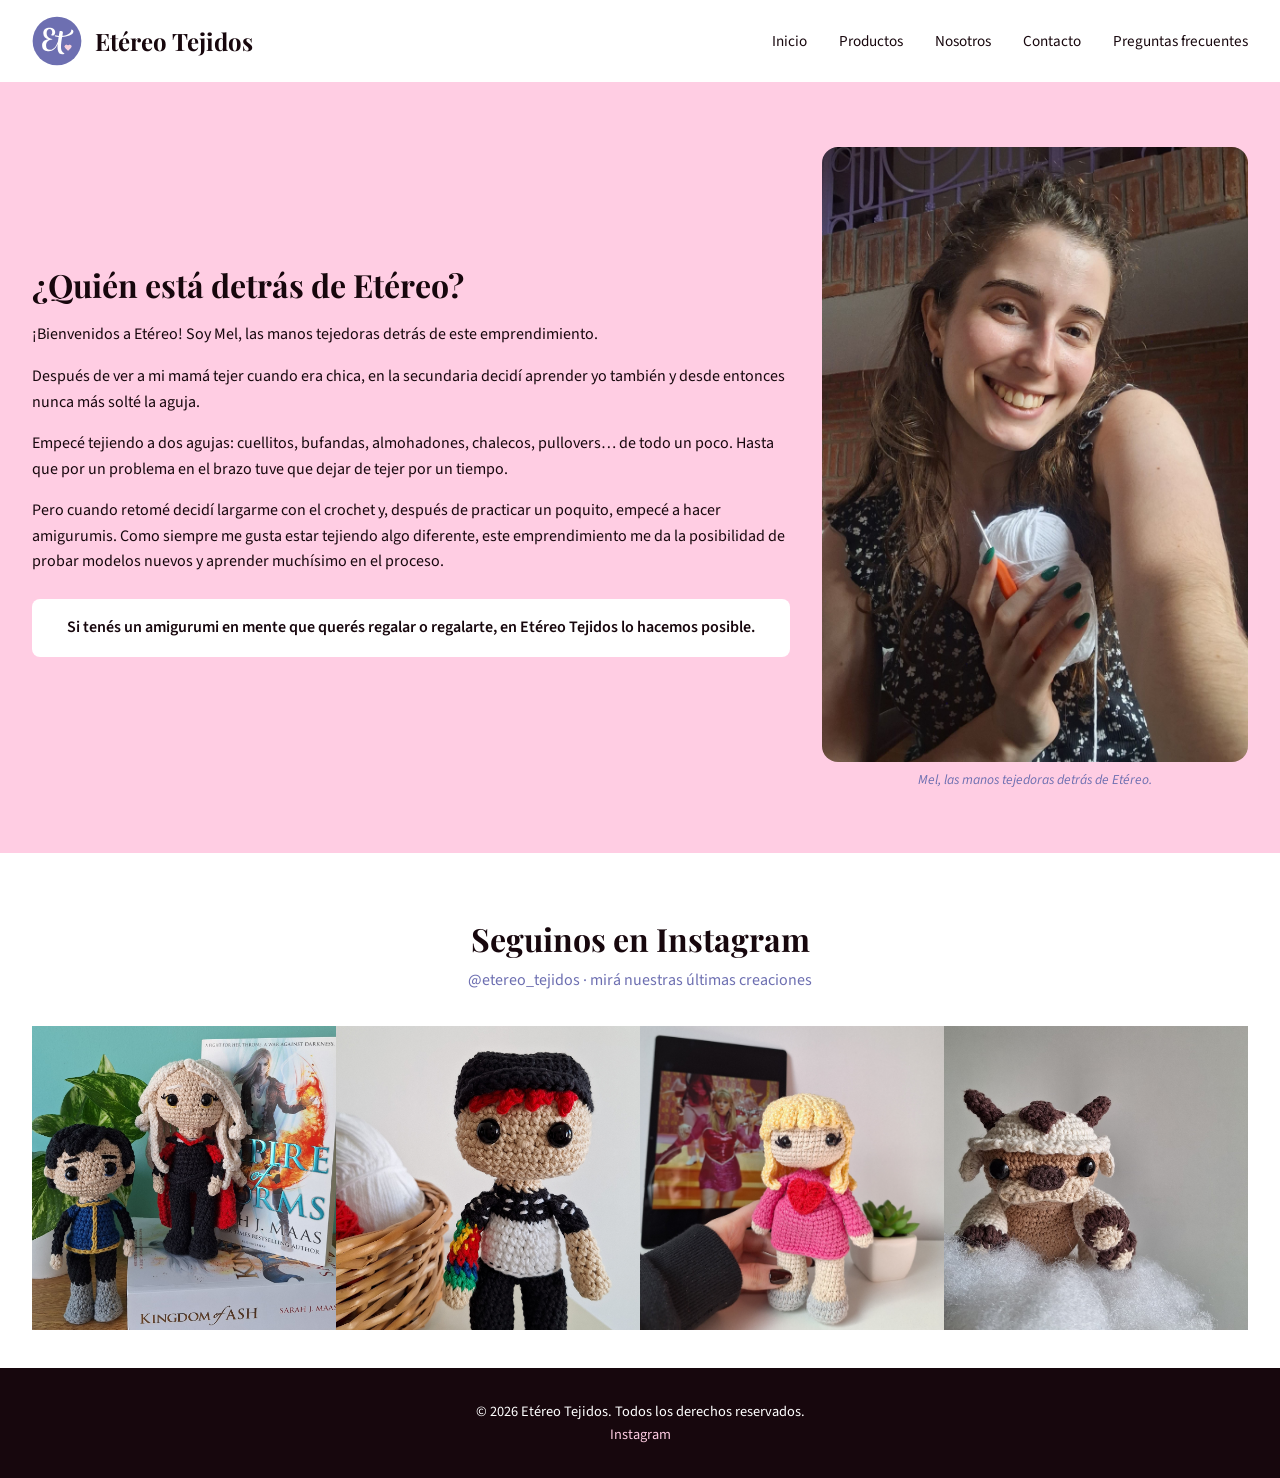
==== pages/about.html @ bf453be1 "Maquetación con CSS Grid y Media Queries Implementa CSS Grid y mobile-first en index Agrega media q" ====
<!doctype html>
<html lang="es">
  <head>
    <meta charset="UTF-8" />
    <meta name="viewport" content="width=device-width, initial-scale=1.0" />
    <title>Nosotros | Etéreo Tejidos</title>
    <link rel="icon" type="image/png" href="../assets/img/logo.svg" />
    <link rel="stylesheet" href="../styles/styles.css" />
  </head>

  <body>
    <header>
      <h1>
        <a href="../index.html">
          <img src="../assets/img/logo.svg" alt="Logo Etéreo Tejidos" />
          Etéreo Tejidos
        </a>
      </h1>
      <nav>
        <ul>
          <li><a href="../index.html">Inicio</a></li>
          <li><a href="./productos.html">Productos</a></li>
          <li><a href="./about.html">Nosotros</a></li>
          <li><a href="./contacto.html">Contacto</a></li>
          <li><a href="./faq.html">Preguntas frecuentes</a></li>
        </ul>
      </nav>
    </header>

    <main>
      <section class="about-hero">
        <!-- HERO -->
        <div class="about-hero-texto">
          <h2>¿Quién está detrás de Etéreo?</h2>
          <p>
            ¡Bienvenidos a Etéreo! Soy Mel, las manos tejedoras detrás de este
            emprendimiento.
          </p>
          <p>
            Después de ver a mi mamá tejer cuando era chica, en la secundaria
            decidí aprender yo también y desde entonces nunca más solté la
            aguja.
          </p>
          <p>
            Empecé tejiendo a dos agujas: cuellitos, bufandas, almohadones,
            chalecos, pullovers… de todo un poco. Hasta que por un problema en
            el brazo tuve que dejar de tejer por un tiempo.
          </p>
          <p>
            Pero cuando retomé decidí largarme con el crochet y, después de
            practicar un poquito, empecé a hacer amigurumis. Como siempre me
            gusta estar tejiendo algo diferente, este emprendimiento me da la
            posibilidad de probar modelos nuevos y aprender muchísimo en el
            proceso.
          </p>
          <p class="about-cta">
            Si tenés un amigurumi en mente que querés regalar o regalarte, en
            Etéreo Tejidos lo hacemos posible.
          </p>
        </div>
        <div class="about-hero-imagen">
          <figure>
            <img
              src="../assets/img/meli.jpg"
              alt="Mel, creadora de Etéreo Tejidos"
            />
            <figcaption>Mel, las manos tejedoras detrás de Etéreo.</figcaption>
          </figure>
        </div>
      </section>

      <!-- SECCIÓN 3: INSTAGRAM FEED -->
      <section class="seccion-instagram">
        <article>
          <h2>Seguinos en Instagram</h2>
          <p>
            <a
              href="https://www.instagram.com/etereo_tejidos/"
              target="_blank"
              rel="noopener noreferrer"
              >@etereo_tejidos</a
            >
            · mirá nuestras últimas creaciones
          </p>

          <div class="instagram-grid">
            <article>
              <a
                href="https://www.instagram.com/reel/DXNbcDFDBw8/?utm_source=ig_web_copy_link&igsh=NTc4MTIwNjQ2YQ=="
                target="_blank"
                rel="noopener noreferrer"
              >
                <figure>
                  <img
                    src="../assets/img/ig-post-1.jpg"
                    alt="Posteo de Instagram de Etéreo Tejidos"
                  />
                </figure>
              </a>
            </article>

            <article>
              <a
                href="https://www.instagram.com/reel/DIkQFXWsaHO/?utm_source=ig_web_copy_link&igsh=NTc4MTIwNjQ2YQ=="
                target="_blank"
                rel="noopener noreferrer"
              >
                <figure>
                  <img
                    src="../assets/img/ig-post-2.jpg"
                    alt="Posteo de Instagram de Etéreo Tejidos"
                  />
                </figure>
              </a>
            </article>

            <article>
              <a
                href="https://www.instagram.com/reel/DHWIsgWRXiQ/?utm_source=ig_web_copy_link&igsh=NTc4MTIwNjQ2YQ=="
                target="_blank"
                rel="noopener noreferrer"
              >
                <figure>
                  <img
                    src="../assets/img/ig-post-3.jpg"
                    alt="Posteo de Instagram de Etéreo Tejidos"
                  />
                </figure>
              </a>
            </article>

            <article>
              <a
                href="https://www.instagram.com/etereo_tejidos/reel/DDe9l4NRICn/"
                target="_blank"
                rel="noopener noreferrer"
              >
                <figure>
                  <img
                    src="../assets/img/ig-post-4.jpg"
                    alt="Posteo de Instagram de Etéreo Tejidos"
                  />
                </figure>
              </a>
            </article>
          </div>
        </article>
      </section>
    </main>

    <footer>
      <p>© 2026 Etéreo Tejidos. Todos los derechos reservados.</p>
      <p>
        <a
          href="https://www.instagram.com/etereo_tejidos/"
          target="_blank"
          rel="noopener noreferrer"
          >Instagram</a
        >
      </p>
    </footer>
  </body>
</html>
---- styles/styles.css ----
@import url('https://fonts.googleapis.com/css2?family=Playfair+Display:ital,wght@0,400;0,700;1,400&display=swap');
@import url('https://fonts.googleapis.com/css2?family=Source+Sans+3:wght@400;600&display=swap');


/*BASE / RESET*/

* {
    margin: 0;
    padding: 0;
    box-sizing: border-box;
}

body {
    font-family: "Source Sans 3", sans-serif;
    font-weight: 400;
    background-color: #ffffff;
    color: #17070d;
    overflow-x: hidden;
}

/*VARIABLES GLOBALES*/

:root {
    --line-height-base: 1.6;
    --color-primario: #17070d;
    --color-secundario: #6d6fb1;
    --color-acento: #ffcde3;
}


/*JERARQUÍA TIPOGRÁFICA*/

h1 {
    font-family: "Playfair Display", serif;
    font-weight: 700;
    color: #17070d;
    font-size: 2.5rem;
}

h2 {
    font-family: "Playfair Display", serif;
    font-weight: 700;
    color: #17070d;
    font-size: 2rem;
}

h3 {
    font-family: "Playfair Display", serif;
    font-weight: 700;
    color: #17070d;
    font-size: 1.5rem;
}

h4 {
    font-family: "Source Sans 3", sans-serif;
    font-weight: 600;
    color: #17070d;
    font-size: 1.2rem;
}

p {
    font-family: "Source Sans 3", sans-serif;
    font-weight: 400;
    font-size: 1rem;
    line-height: var(--line-height-base);
}

a {
    color: #6d6fb1;
    text-decoration: none;
}

a:hover {
    color: #17070d;
}


/*HEADER Y NAV*/

header {
    background-color: #ffffff;
    padding: 1rem 2rem;
    border-bottom: 1px solid #ffcde3;
    display: flex;
    justify-content: space-between;
    flex-direction: column;
    align-items: flex-start;
    gap: 1rem;
}

header h1 {
    flex: 0 0 auto;
    font-family: "Playfair Display", serif;
    font-size: 1.5rem;
    color: #17070d;
}

header h1 a {
    display: flex;
    align-items: center;
    gap: 0.8rem;
    color: #17070d;
    text-decoration: none;
}

header h1 img {
    height: 50px;
    width: auto;
}

header nav {
    flex: 1;
    display: flex;
    justify-content: flex-end;
    width: 100%;
}

nav ul {
    list-style: none;
    display: flex;
    flex-direction: column;
    gap: 0.8rem;
}

nav ul li a {
    font-family: "Source Sans 3", sans-serif;
    font-size: 0.95rem;
    font-weight: 400;
    color: #17070d;
    text-decoration: none;
    transition: color 0.3s ease;
}

nav ul li a:hover {
    color: #6d6fb1;
}


/*HERO*/

.hero {
    padding: 0;
}

.hero img {
    width: 100%;
    height: auto;
    display: block;
}


/*SECCIONES GENERALES*/

section {
    padding: 4rem 2rem;
}

.seccion-acento {
    background-color: #ffcde3;
}


/*CARDS DE PRODUCTOS*/

.titulo-destacados {
    color: #17070d;
    margin-bottom: 2rem;
}

.productos-destacados {
    display: flex;
    flex-direction: column;
    gap: 1.5rem;
    width: 100%;
}

.productos-destacados .card {
    width: 100%;
    flex-shrink: 0;
}

.productos-destacados .card img {
    height: 250px;
}

.productos-destacados .card-info {
    padding: 1.2rem;
}

main .productos-intro {
    background-color: #ffcde3;
    padding: 1rem 1.5rem;
    border-radius: 0.5rem;
    box-shadow: 0 4px 16px rgba(23, 7, 13, 0.1);
    margin-bottom: 3rem;
    color: #17070d;
}

.productos-intro a {
    color: #17070d;
}

.card {
    background-color: #ffffff;
    border-radius: 1rem;
    box-shadow: 0 4px 16px rgba(23, 7, 13, 0.1);
    overflow: hidden;
    transition: transform 0.3s ease, box-shadow 0.3s ease;
}

.card:hover {
    transform: translateY(-4px);
    box-shadow: 0 8px 24px rgba(23, 7, 13, 0.15);
}

.card img {
    width: 100%;
    height: 220px;
    object-fit: cover;
}

.card figcaption {
    font-size: 0.85rem;
    color: #17070d;
    font-weight: 600;
    text-transform: uppercase;
    letter-spacing: 0.05em;
    padding: 0.8rem 1.2rem 0 1.2rem;
}

.card-info {
    padding: 1rem 1.2rem;
}

.card-info h4 {
    font-family: "Playfair Display", serif;
    font-weight: 700;
    font-size: 1.3rem;
    margin-bottom: 0.4rem;
}

.card-info p.descripcion {
    color: #17070d;
    font-weight: 400;
    margin-top: 0.5rem;
}

.card-info p.precio {
    color: #6d6fb1;
    font-weight: 600;
    margin-top: 0.5rem;
}

.card-figura {
    position: relative;
}

.card-figura img {
    width: 100%;
    height: 220px;
    object-fit: cover;
    transition: opacity 0.4s ease;
}

.card-figura .img-hover {
    position: absolute;
    top: 0;
    left: 0;
    opacity: 0;
}

.card:hover .img-hover {
    opacity: 1;
}

.card:hover .img-principal {
    opacity: 0;
}

.ver-mas {
    text-align: center;
    margin-top: 2rem;
}


/*VIDEO*/

.seccion-video {
    display: flex;
    justify-content: center;
    padding: 4rem 2rem;
}

.seccion-video video {
    width: 100%;
    border-radius: 1rem;
}


/*SECCIÓN ENVÍOS Y PAGOS*/

.info-grid {
    display: grid;
    grid-template-areas:
        "envio"
        "pago"
        "seguridad";
    gap: 2rem;
    text-align: center;
}

.info-grid article {
    flex: 1;
}

.info-grid img {
    width: 48px;
    height: 48px;
    margin-bottom: 0.8rem;
}

.info-grid h4 {
    margin-bottom: 0.5rem;
}


/*FOOTER*/

footer {
    background-color: #17070d;
    color: #ffffff;
    text-align: center;
    padding: 2rem;
}

footer p {
    color: #ffffff;
    font-size: 0.9rem;
}

footer a {
    color: #ffcde3;
}

footer a:hover {
    color: #ffffff;
}


/*FEED INSTAGRAM*/

.seccion-instagram {
    padding: 4rem 2rem 2rem 2rem;
    text-align: center;
    background-color: #ffffff;
}

.seccion-instagram h2 {
    margin-bottom: 0.5rem;
}

.seccion-instagram > article > p {
    color: #6d6fb1;
    margin-bottom: 2rem;
}

.instagram-grid {
    display: grid;
    grid-template-columns: repeat(2, 1fr);
    gap: 0;
    margin-bottom: 0;
    width: 100%;
}

.instagram-grid article figure {
    overflow: hidden;
    border-radius: 0;
}

.instagram-grid article figure img {
    width: 100%;
    aspect-ratio: 1/1;
    object-fit: cover;
    transition: transform 0.3s ease;
}

.instagram-grid article figure img:hover {
    transform: scale(1.05);
}

.instagram-grid a {
    display: block;
}

.btn-instagram {
    display: inline-block;
    padding: 0.8rem 2rem;
    background-color: #6d6fb1;
    color: #ffffff;
    border-radius: 2rem;
    font-family: "Source Sans 3", sans-serif;
    font-weight: 600;
    transition: background-color 0.3s ease;
}

.btn-instagram:hover {
    background-color: #17070d;
    color: #ffffff;
}

.btn-ver-mas {
    display: inline-block;
    text-align: center;
    padding: 0.5rem 1.5rem;
    background-color: #6d6fb1;
    color: #ffffff;
    border-radius: 2rem;
    font-family: "Source Sans 3", sans-serif;
    font-weight: 600;
    font-size: 0.9rem;
    transition: background-color 0.3s ease;
}

.btn-ver-mas:hover {
    background-color: #17070d;
    color: #ffffff;
}


/*ABOUT*/

.about-hero {
    display: flex;
    flex-direction: column;
    gap: 2rem;
    padding: 4rem 2rem;
    background-color: #ffcde3;
}

.about-hero-texto {
    flex: 1;
}

.about-hero-texto h2 {
    margin-bottom: 1rem;
}

.about-hero-imagen {
    width: 100%;
}

.about-hero-imagen img {
    width: 60%;
    margin: 0 auto;
    display: block;
    border-radius: 1rem;
    object-fit: cover;
}

.about-hero-texto p {
    margin-bottom: 1rem;
}

.about-cta {
    margin-top: 1.5rem;
    padding: 1rem 1.5rem;
    background-color: #ffffff;
    border-radius: 0.5rem;
    font-weight: 600;
    color: #17070d;
    text-align: center;
}

.about-hero-imagen figcaption {
    text-align: center;
    font-style: italic;
    font-size: 0.85rem;
    color: #6d6fb1;
    margin-top: 0.5rem;
}


/*CONTACTO*/

.contacto-contenido {
    display: flex;
    flex-direction: column;
    gap: 2rem;
    padding: 4rem 2rem;
    background-color: #ffcde3;
}

.contacto-info {
    flex: 1;
}

.contacto-info h2 {
    margin-bottom: 1rem;
}

.contacto-info p {
    margin-bottom: 2rem;
    color: #17070d;
}

.contacto-info ul {
    list-style: none;
    display: flex;
    flex-direction: column;
    gap: 1rem;
}

.contacto-info ul li {
    display: flex;
    align-items: center;
    gap: 0.8rem;
}

.contacto-info ul li img {
    width: 24px;
    height: 24px;
}

.contacto-form {
    flex: 1;
}

.contacto-form h3 {
    margin-bottom: 1.5rem;
}

.contacto-form label {
    display: block;
    font-size: 0.85rem;
    font-weight: 600;
    letter-spacing: 0.08em;
    text-transform: uppercase;
    color: #17070d;
    margin-bottom: 0.4rem;
    margin-top: 1.2rem;
}

.contacto-form label span {
    font-weight: 400;
    text-transform: none;
    font-size: 0.8rem;
    color: #6d6fb1;
}

.contacto-form input,
.contacto-form textarea {
    width: 100%;
    padding: 0.8rem 1rem;
    border: 1px solid #ffcde3;
    border-radius: 0.5rem;
    font-family: "Source Sans 3", sans-serif;
    font-size: 1rem;
    color: #17070d;
    background-color: #ffffff;
    outline: none;
    transition: border-color 0.3s ease;
}

.contacto-form input:focus,
.contacto-form textarea:focus {
    border-color: #6d6fb1;
}

.contacto-form button {
    margin-top: 1.5rem;
    padding: 0.8rem 2rem;
    background-color: #6d6fb1;
    color: #ffffff;
    border: none;
    border-radius: 2rem;
    font-family: "Source Sans 3", sans-serif;
    font-weight: 600;
    font-size: 1rem;
    cursor: pointer;
    transition: background-color 0.3s ease;
}

.contacto-form button:hover {
    background-color: #17070d;
}


/*FAQ*/

.faq-contenido {
    padding: 4rem 2rem;
    max-width: 800px;
    margin: 0 auto;
}

.faq-contenido h2 {
    margin-bottom: 0.5rem;
}

.faq-contenido > article > p {
    margin-bottom: 2rem;
    color: #17070d;
}

.faq-categoria {
    margin-bottom: 2.5rem;
}

.faq-categoria h3 {
    margin-bottom: 1rem;
    padding-bottom: 0.5rem;
    border-bottom: 1px solid #ffcde3;
}

details {
    border-left: 3px solid var(--color-acento);
    padding: 1rem 1.2rem;
    margin-bottom: 0.8rem;
    background-color: #ffffff;
    border-radius: 0 0.5rem 0.5rem 0;
}

details[open] {
    background-color: #fff8fb;
}

summary {
    font-family: "Source Sans 3", sans-serif;
    font-weight: 700;
    font-size: 1rem;
    color: #17070d;
    cursor: pointer;
    list-style: none;
    display: flex;
    justify-content: space-between;
    align-items: center;
}

summary::after {
    content: '+';
    font-size: 1.2rem;
    color: var(--color-primario);
    transition: transform 0.3s ease;
}

details[open] summary::after {
    content: '−';
}

details p {
    margin-top: 0.8rem;
    color: #17070d;
    line-height: 1.6;
}

details p + p {
    margin-top: 0.5rem;
}


/*PRODUCTOS*/

.productos-contenido {
    padding: 4rem 2rem;
}

.productos-contenido h2 {
    margin-bottom: 0.5rem;
}

.productos-contenido > article > p {
    margin-bottom: 3rem;
    color: #17070d;
}

.productos-categoria {
    margin-bottom: 3rem;
}

.productos-categoria h3 {
    margin-bottom: 1rem;
    padding-bottom: 0.5rem;
    border-bottom: 1px solid #ffcde3;
}

.productos-grid {
    display: grid;
    grid-template-columns: repeat(2, 1fr);
    gap: 1.5rem;
}

.btn-consulta {
    display: block;
    text-align: center;
    margin-top: 0.8rem;
    padding: 0.5rem 1.2rem;
    background-color: #6d6fb1;
    color: #ffffff;
    border-radius: 2rem;
    font-family: "Source Sans 3", sans-serif;
    font-weight: 600;
    font-size: 0.9rem;
    transition: background-color 0.3s ease;
}

.btn-consulta:hover {
    background-color: #17070d;
    color: #ffffff;
}




/*    MEDIA QUERIES     */

/* Tablet */
@media (min-width: 768px) {

    header {
        flex-direction: row;
        align-items: center;
        gap: 0;
    }

    header nav {
        width: auto;
    }

    nav ul {
        flex-direction: row;
        gap: 2rem;
    }

    .productos-destacados {
        flex-direction: row;
        flex-wrap: nowrap;
    }

    .productos-destacados .card {
        flex: 1 1 0;
        width: auto;
    }

    .productos-destacados .card img {
        height: 280px;
    }
    
    .info-grid {
        grid-template-areas: "envio pago seguridad";
        grid-template-columns: 1fr 1fr 1fr;
    }

    .about-hero {
        flex-direction: row;
        align-items: center;
    }

    .about-hero-imagen {
        flex: 0 0 35%;
        width: auto;
    }

    .about-hero-imagen img {
        width: 100%;
    }

    .contacto-contenido {
        flex-direction: row;
        gap: 4rem;
        align-items: flex-start;
    }

    .seccion-video video {
        width: 75%;
    }

    .productos-grid {
        grid-template-columns: repeat(3, 1fr);
    }
}

/* Desktop */
@media (min-width: 1024px) {

    .instagram-grid {
        grid-template-columns: repeat(4, 1fr);
    }

    .productos-grid {
        grid-template-columns: repeat(4, 1fr);
    }

    .productos-destacados .card img {
        height: 320px;
    }

    .productos-destacados .card-info {
        min-height: auto;
    }
}
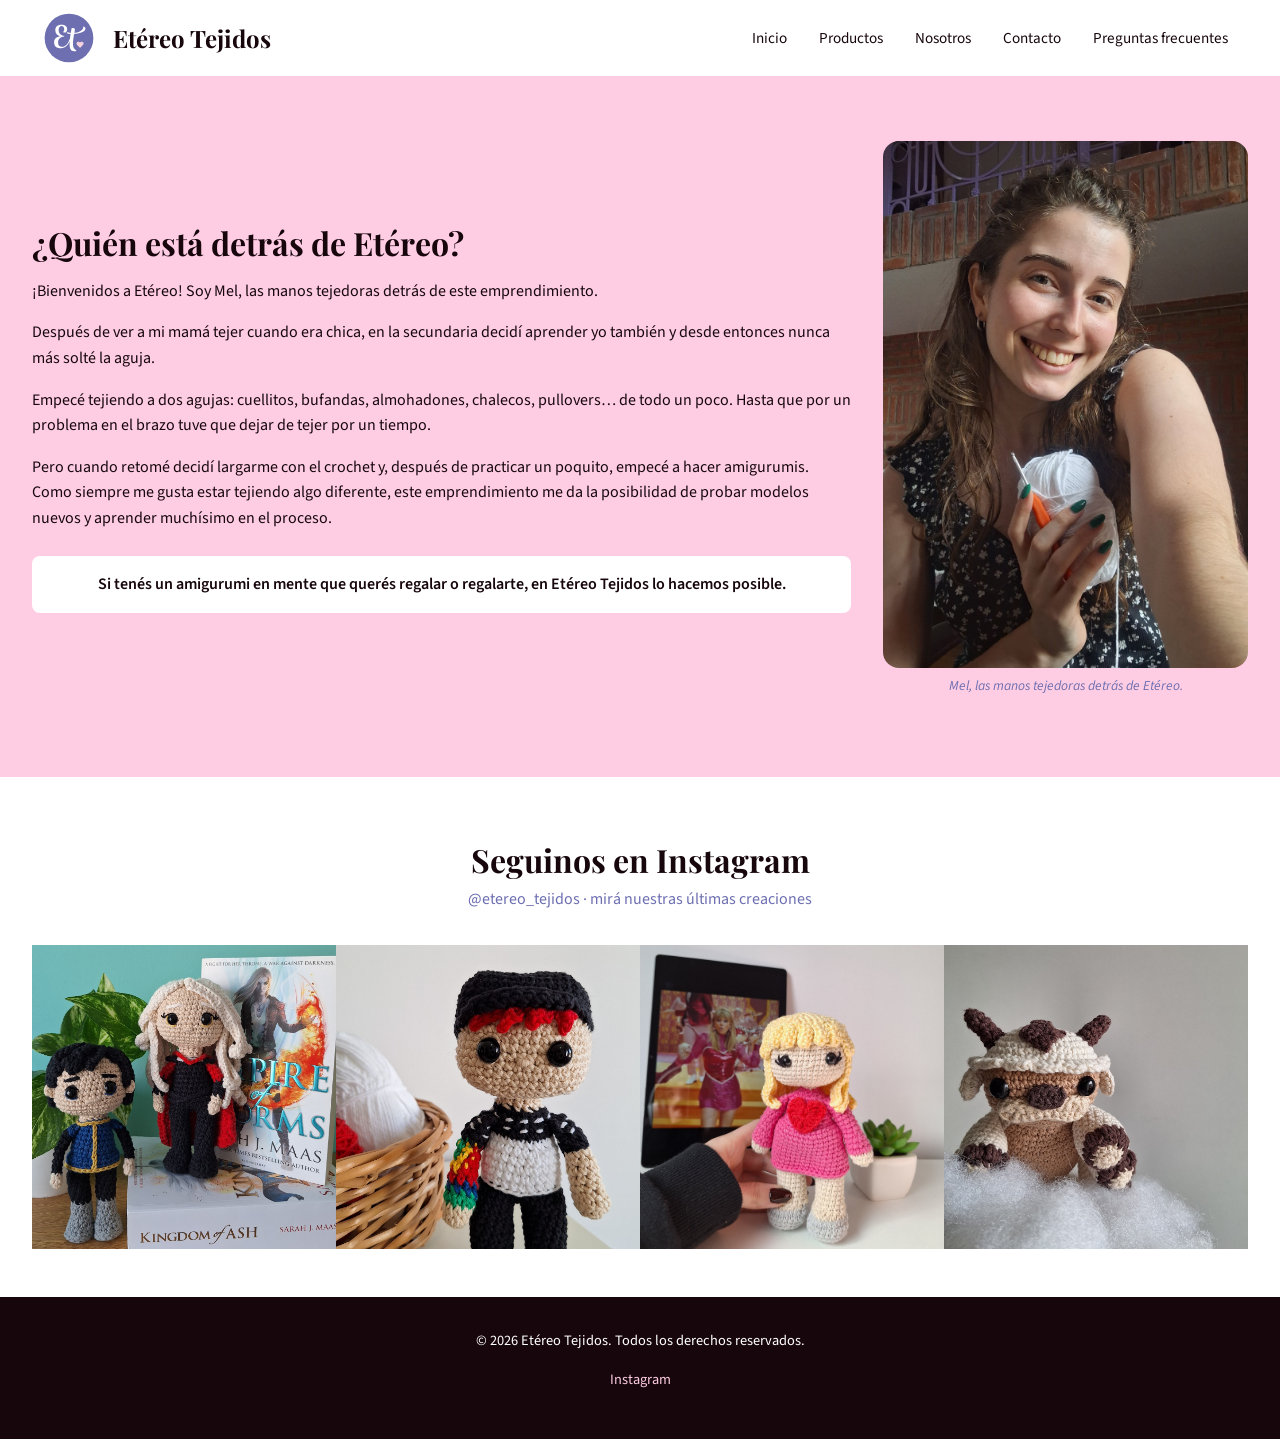
==== commit db85b393: "Agrega Bootstrap CDN a los 5 archivos HTML" ====
--- a/pages/about.html
+++ b/pages/about.html
@@ -5,31 +5,37 @@
     <meta name="viewport" content="width=device-width, initial-scale=1.0" />
     <title>Nosotros | Etéreo Tejidos</title>
     <link rel="icon" type="image/png" href="../assets/img/logo.svg" />
+    <link href="https://cdn.jsdelivr.net/npm/bootstrap@5.3.3/dist/css/bootstrap.min.css" rel="stylesheet">
     <link rel="stylesheet" href="../styles/styles.css" />
   </head>
 
   <body>
     <header>
-      <h1>
-        <a href="../index.html">
-          <img src="../assets/img/logo.svg" alt="Logo Etéreo Tejidos" />
-          Etéreo Tejidos
-        </a>
-      </h1>
-      <nav>
-        <ul>
-          <li><a href="../index.html">Inicio</a></li>
-          <li><a href="./productos.html">Productos</a></li>
-          <li><a href="./about.html">Nosotros</a></li>
-          <li><a href="./contacto.html">Contacto</a></li>
-          <li><a href="./faq.html">Preguntas frecuentes</a></li>
-        </ul>
-      </nav>
+        <nav class="navbar navbar-expand-lg nav-etereo">
+            <div class="container-fluid">
+                <a class="navbar-brand" href="../index.html">
+                    <img src="../assets/img/logo.svg" alt="Logo Etéreo Tejidos" height="50">
+                    Etéreo Tejidos
+                </a>
+                <button class="navbar-toggler" type="button" data-bs-toggle="collapse" data-bs-target="#navbarMenu">
+                    <span class="navbar-toggler-icon"></span>
+                </button>
+                <div class="collapse navbar-collapse" id="navbarMenu">
+                    <ul class="navbar-nav ms-auto">
+                        <li class="nav-item"><a class="nav-link" href="../index.html">Inicio</a></li>
+                        <li class="nav-item"><a class="nav-link" href="./productos.html">Productos</a></li>
+                        <li class="nav-item"><a class="nav-link" href="./about.html">Nosotros</a></li>
+                        <li class="nav-item"><a class="nav-link" href="./contacto.html">Contacto</a></li>
+                        <li class="nav-item"><a class="nav-link" href="./faq.html">Preguntas frecuentes</a></li>
+                    </ul>
+                </div>
+            </div>
+        </nav>
     </header>
 
-    <main>
-      <section class="about-hero">
-        <!-- HERO -->
+
+  <main>
+      <section class="about-hero"><!-- HERO -->
         <div class="about-hero-texto">
           <h2>¿Quién está detrás de Etéreo?</h2>
           <p>
@@ -159,5 +165,6 @@
         >
       </p>
     </footer>
+    <script src="https://cdn.jsdelivr.net/npm/bootstrap@5.3.3/dist/js/bootstrap.bundle.min.js"></script>
   </body>
 </html>
--- a/styles/styles.css
+++ b/styles/styles.css
@@ -79,60 +79,38 @@
 
 header {
     background-color: #ffffff;
-    padding: 1rem 2rem;
+    padding: 0;
     border-bottom: 1px solid #ffcde3;
-    display: flex;
-    justify-content: space-between;
-    flex-direction: column;
-    align-items: flex-start;
+}
+
+.nav-etereo {
+    background-color: #ffffff;
+    padding: 0.5rem 2rem;
+}
+
+.nav-etereo a.navbar-brand {
+    font-family: "Playfair Display", serif;
+    font-weight: 700;
+    font-size: 1.5rem;
+    color: #17070d;
+    display: flex;
+    align-items: center;
+    gap: 1.2rem;
+}
+
+.nav-etereo .nav-link {
+    font-family: "Source Sans 3", sans-serif;
+    font-size: 0.95rem;
+    color: #17070d;
+}
+
+.nav-etereo .nav-link:hover {
+    color: #6d6fb1;
+}
+
+.nav-etereo .navbar-nav {
+    text-align: right;
     gap: 1rem;
-}
-
-header h1 {
-    flex: 0 0 auto;
-    font-family: "Playfair Display", serif;
-    font-size: 1.5rem;
-    color: #17070d;
-}
-
-header h1 a {
-    display: flex;
-    align-items: center;
-    gap: 0.8rem;
-    color: #17070d;
-    text-decoration: none;
-}
-
-header h1 img {
-    height: 50px;
-    width: auto;
-}
-
-header nav {
-    flex: 1;
-    display: flex;
-    justify-content: flex-end;
-    width: 100%;
-}
-
-nav ul {
-    list-style: none;
-    display: flex;
-    flex-direction: column;
-    gap: 0.8rem;
-}
-
-nav ul li a {
-    font-family: "Source Sans 3", sans-serif;
-    font-size: 0.95rem;
-    font-weight: 400;
-    color: #17070d;
-    text-decoration: none;
-    transition: color 0.3s ease;
-}
-
-nav ul li a:hover {
-    color: #6d6fb1;
 }
 
 
@@ -142,19 +120,28 @@
     padding: 0;
 }
 
-.hero img {
+.hero .carousel-item img {
     width: 100%;
     height: auto;
     display: block;
 }
 
-
 /*SECCIONES GENERALES*/
 
 section {
     padding: 4rem 2rem;
 }
 
+section.con-contenedor {
+    padding: 4rem 0;
+}
+
+.contenedor {
+    max-width: 1200px;
+    margin: 0 auto;
+    padding: 0 2rem;
+}
+
 .seccion-acento {
     background-color: #ffcde3;
 }
@@ -184,7 +171,7 @@
 }
 
 .productos-destacados .card-info {
-    padding: 1.2rem;
+    padding: 0 1.2rem 1.2rem 1.2rem;
 }
 
 main .productos-intro {
@@ -236,6 +223,7 @@
     font-family: "Playfair Display", serif;
     font-weight: 700;
     font-size: 1.3rem;
+    margin-top: 0;
     margin-bottom: 0.4rem;
 }
 
@@ -309,10 +297,6 @@
     text-align: center;
 }
 
-.info-grid article {
-    flex: 1;
-}
-
 .info-grid img {
     width: 48px;
     height: 48px;
@@ -435,6 +419,15 @@
     gap: 2rem;
     padding: 4rem 2rem;
     background-color: #ffcde3;
+}
+
+.about-hero > .about-inner {
+    max-width: 1200px;
+    margin: 0 auto;
+    width: 100%;
+    display: flex;
+    flex-direction: column;
+    gap: 2rem;
 }
 
 .about-hero-texto {
@@ -490,6 +483,15 @@
     background-color: #ffcde3;
 }
 
+.contacto-contenido > .contacto-inner {
+    max-width: 1200px;
+    margin: 0 auto;
+    width: 100%;
+    display: flex;
+    flex-direction: column;
+    gap: 2rem;
+}
+
 .contacto-info {
     flex: 1;
 }
@@ -708,28 +710,33 @@
     color: #ffffff;
 }
 
-
-
-
-/*    MEDIA QUERIES     */
+/* CAROUSELES */
+
+.productos-categoria .carousel {
+    border-radius: 1rem;
+    overflow: hidden;
+}
+
+.productos-categoria .carousel-item img {
+    width: 60%;
+    height: auto;
+    aspect-ratio: 3/4;
+    object-fit: cover;
+}
+
+.categorias-grid {
+    display: grid;
+    grid-template-columns: 1fr;
+    gap: 3rem;
+}
+
+
+/* =====================
+   MEDIA QUERIES
+   ===================== */
 
 /* Tablet */
 @media (min-width: 768px) {
-
-    header {
-        flex-direction: row;
-        align-items: center;
-        gap: 0;
-    }
-
-    header nav {
-        width: auto;
-    }
-
-    nav ul {
-        flex-direction: row;
-        gap: 2rem;
-    }
 
     .productos-destacados {
         flex-direction: row;
@@ -744,7 +751,7 @@
     .productos-destacados .card img {
         height: 280px;
     }
-    
+
     .info-grid {
         grid-template-areas: "envio pago seguridad";
         grid-template-columns: 1fr 1fr 1fr;
@@ -755,8 +762,13 @@
         align-items: center;
     }
 
+    .about-hero > .about-inner {
+        flex-direction: row;
+        align-items: center;
+    }
+
     .about-hero-imagen {
-        flex: 0 0 35%;
+        flex: 0 0 30%;
         width: auto;
     }
 
@@ -764,7 +776,7 @@
         width: 100%;
     }
 
-    .contacto-contenido {
+    .contacto-contenido > .contacto-inner {
         flex-direction: row;
         gap: 4rem;
         align-items: flex-start;
@@ -794,7 +806,9 @@
         height: 320px;
     }
 
-    .productos-destacados .card-info {
-        min-height: auto;
-    }
+    .categorias-grid {
+        grid-template-columns: 1fr 1fr;
+    }
+
+
 }
